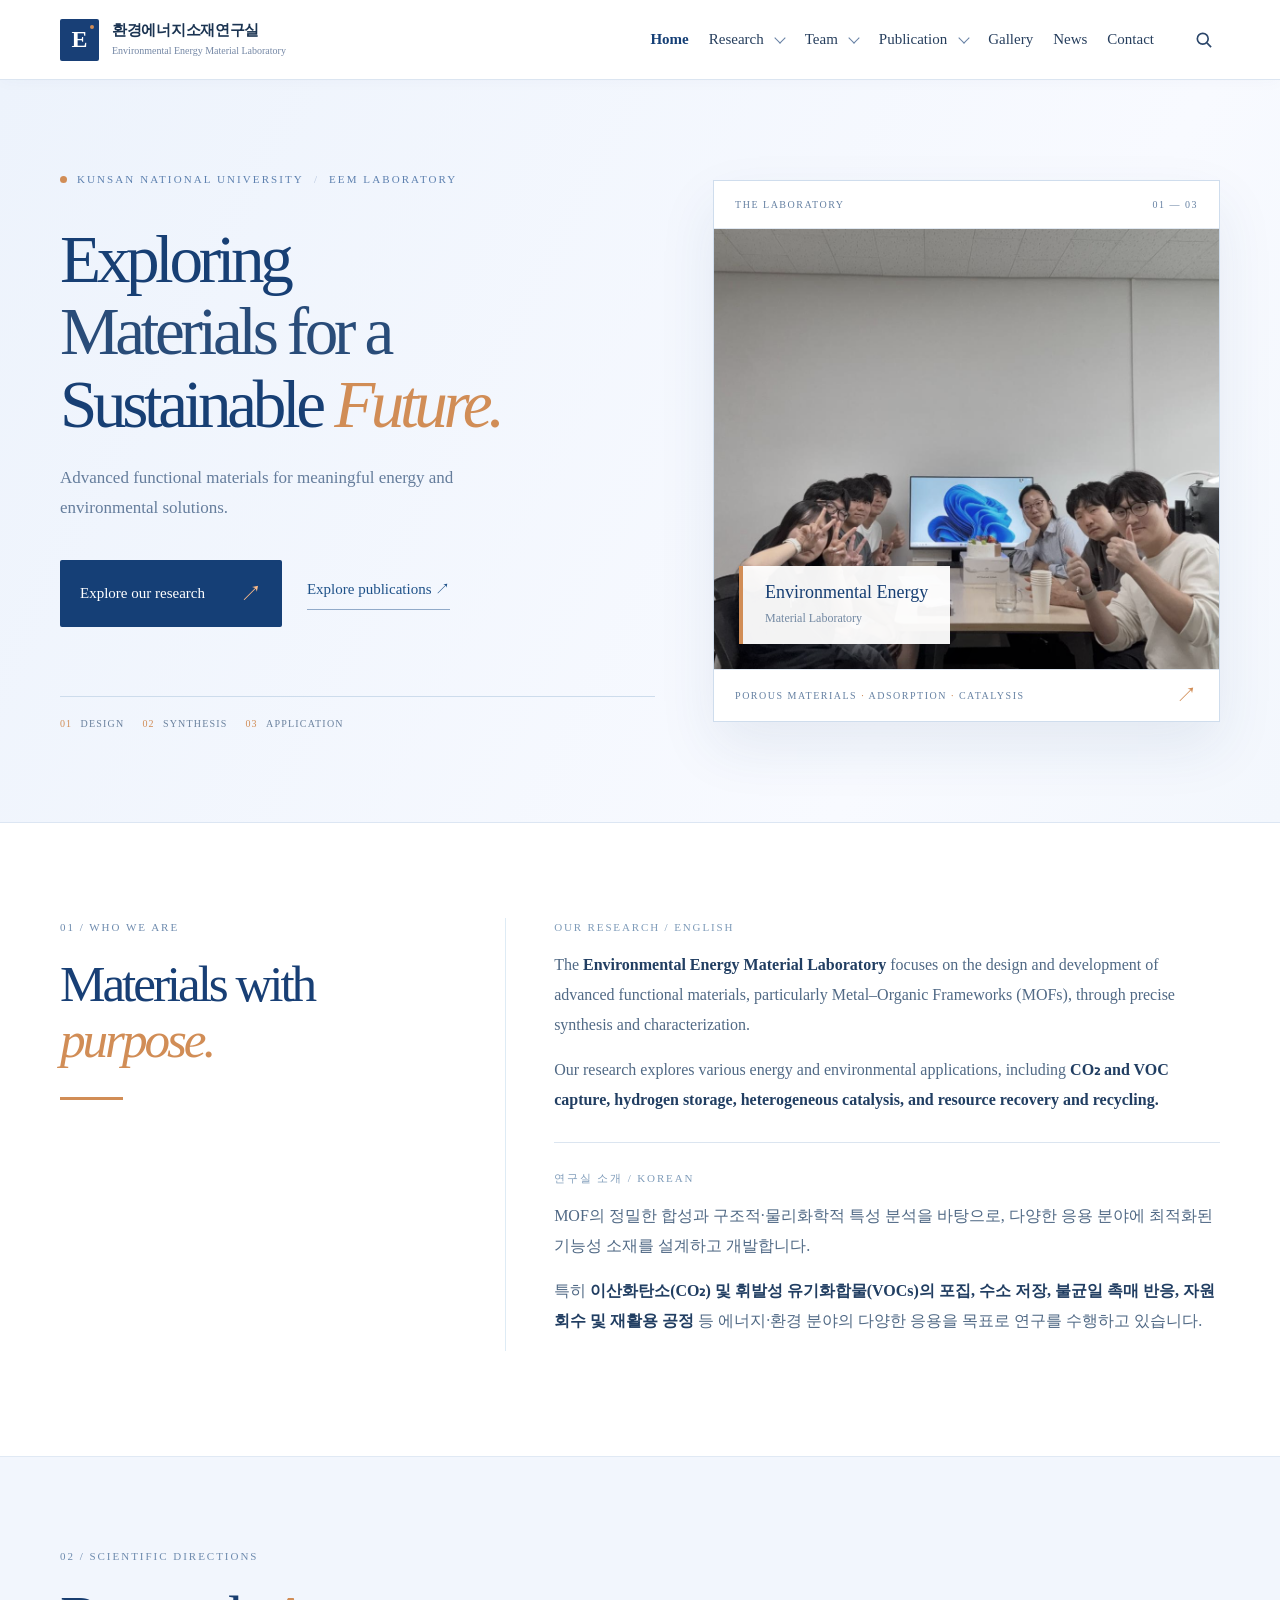
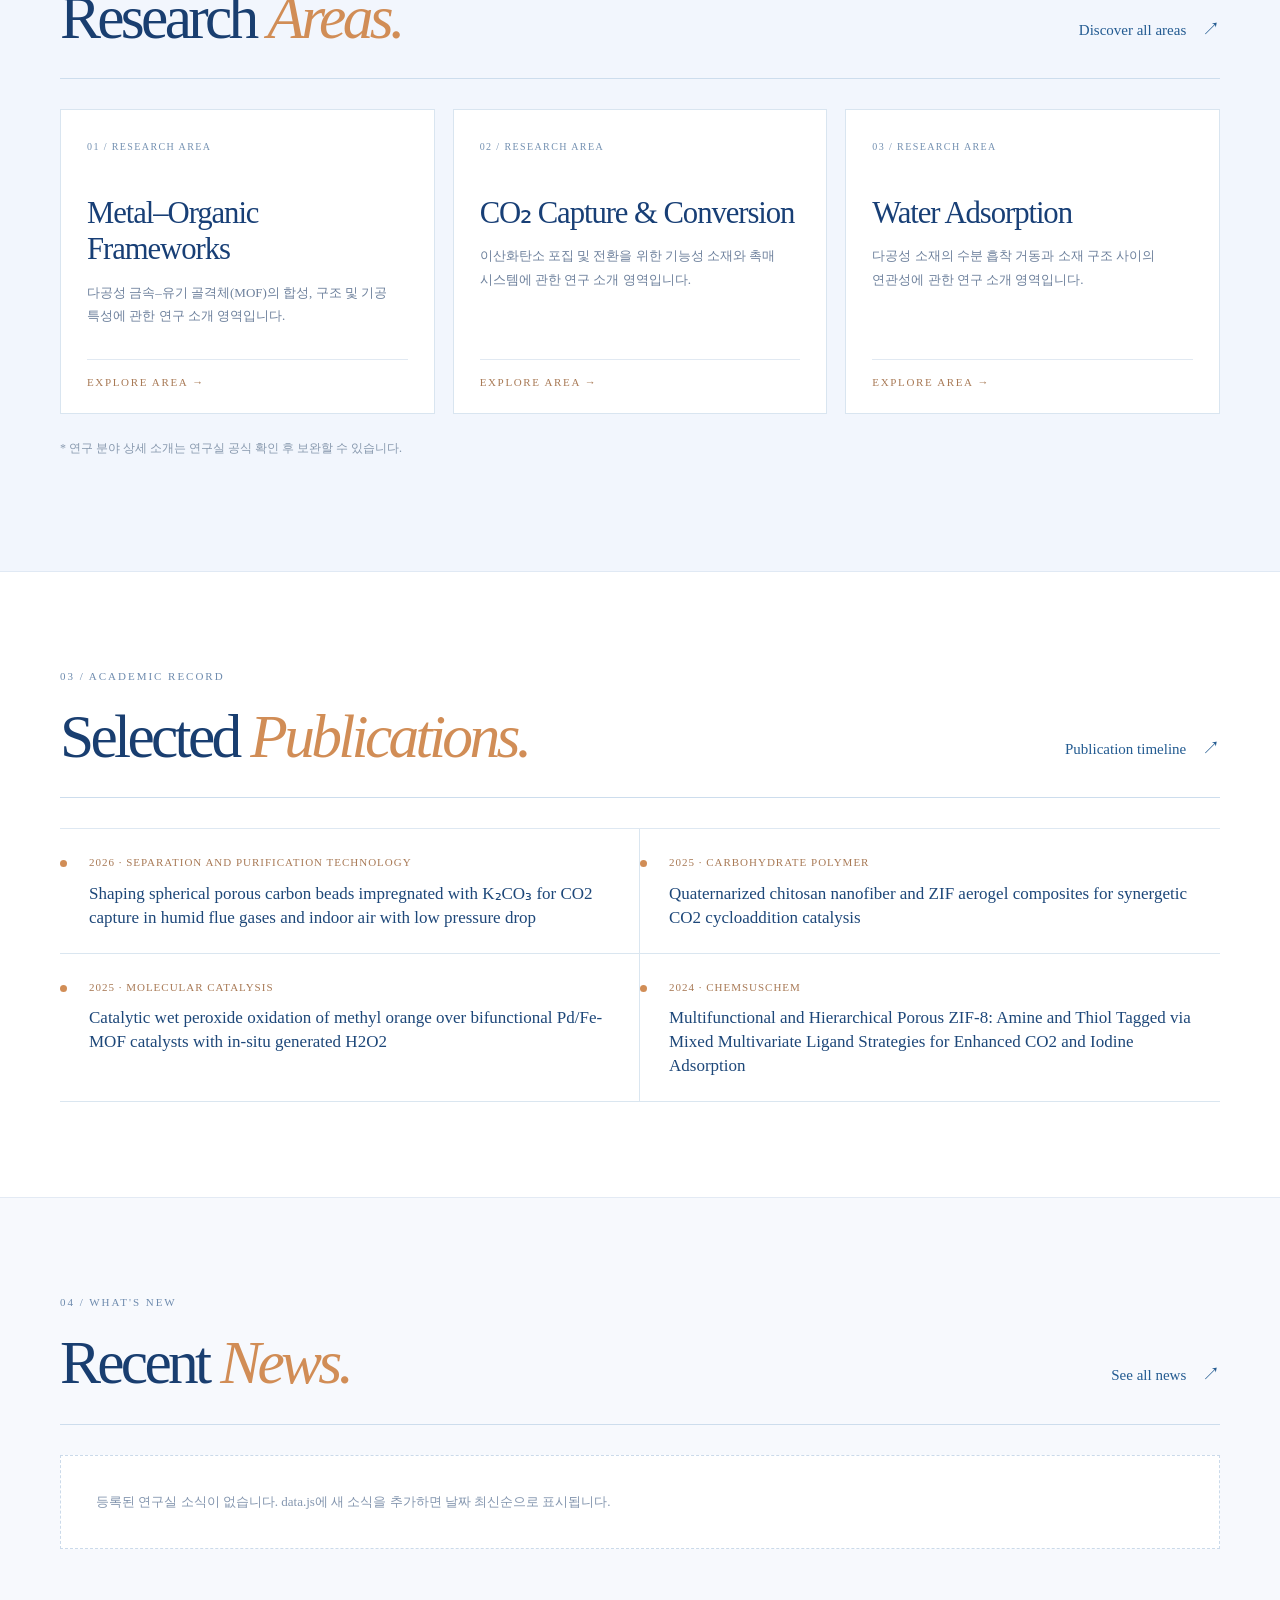
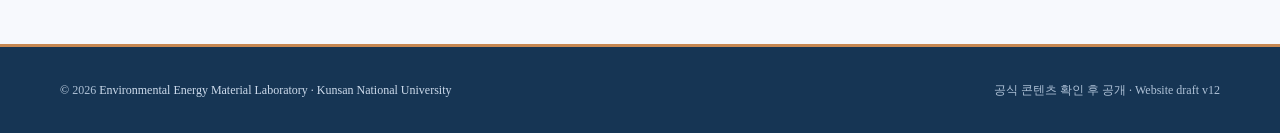
==== index.html @ 3f513331 "Add files via upload" ====
<!DOCTYPE html>

<html lang="ko">
<head>
<meta charset="utf-8"/><meta content="width=device-width, initial-scale=1" name="viewport"/>
<meta content="군산대학교 환경에너지소재연구실 공식 홈페이지 초안" name="description"/><meta content="#f0f5fd" name="theme-color"/>
<title>Home | 환경에너지소재연구실</title>
<link href="style.css" rel="stylesheet"/><script defer="" src="data.js"></script><script defer="" src="preview-data.js"></script><script defer="" src="app.js"></script><script defer="" src="content-render.js"></script>
<link href="v12-theme.css" rel="stylesheet"/></head>
<body data-page="index.html">
<a class="skip" href="#main">본문 바로가기</a>
<header class="site-header"><div class="wrap header-inner">
<a aria-label="환경에너지소재연구실 홈" class="logo" href="index.html"><span class="logo-mark">E</span><span class="logo-text"><strong>환경에너지소재연구실</strong><small>Environmental Energy Material Laboratory</small></span></a>
<nav aria-label="데스크톱 주요 메뉴" class="desktop-nav"><div class="nav-item"><a aria-current="page" class="active" href="index.html">Home</a></div><div class="nav-item has-drop"><a class="" href="research.html">Research</a><button aria-expanded="false" aria-label="Research 하위 메뉴 펼치기" class="drop-toggle" type="button"><span aria-hidden="true" class="chevron"></span></button><div class="dropdown"><a href="research.html">Research Area</a><a href="research-activities.html">Research Activities</a></div></div><div class="nav-item has-drop"><a class="" href="team.html">Team</a><button aria-expanded="false" aria-label="Team 하위 메뉴 펼치기" class="drop-toggle" type="button"><span aria-hidden="true" class="chevron"></span></button><div class="dropdown"><a href="professor.html">Professor</a><a href="members.html">Members</a><a href="alumni.html">Alumni</a></div></div><div class="nav-item has-drop"><a class="" href="publication.html">Publication</a><button aria-expanded="false" aria-label="Publication 하위 메뉴 펼치기" class="drop-toggle" type="button"><span aria-hidden="true" class="chevron"></span></button><div class="dropdown"><a href="journal.html">Journal</a><a href="patent.html">Patent</a></div></div><div class="nav-item"><a class="" href="gallery.html">Gallery</a></div><div class="nav-item"><a class="" href="news.html">News</a></div><div class="nav-item"><a class="" href="contact.html">Contact</a></div></nav>
<button aria-controls="mobileNav" aria-expanded="false" aria-label="모바일 메뉴" class="mobile-button" id="mobileButton" type="button">☰</button>
<button aria-label="사이트 검색" class="search-button" id="searchOpen" type="button"><svg aria-hidden="true" viewbox="0 0 24 24"><circle cx="10.5" cy="10.5" r="6.5"></circle><path d="m15.5 15.5 5 5"></path></svg></button>
</div><nav aria-label="모바일 주요 메뉴" class="mobile-nav" id="mobileNav"><div class="nav-item"><a aria-current="page" class="active" href="index.html">Home</a></div><div class="nav-item has-drop"><a class="" href="research.html">Research</a><button aria-expanded="false" aria-label="Research 하위 메뉴 펼치기" class="drop-toggle" type="button"><span aria-hidden="true" class="chevron"></span></button><div class="dropdown"><a href="research.html">Research Area</a><a href="research-activities.html">Research Activities</a></div></div><div class="nav-item has-drop"><a class="" href="team.html">Team</a><button aria-expanded="false" aria-label="Team 하위 메뉴 펼치기" class="drop-toggle" type="button"><span aria-hidden="true" class="chevron"></span></button><div class="dropdown"><a href="professor.html">Professor</a><a href="members.html">Members</a><a href="alumni.html">Alumni</a></div></div><div class="nav-item has-drop"><a class="" href="publication.html">Publication</a><button aria-expanded="false" aria-label="Publication 하위 메뉴 펼치기" class="drop-toggle" type="button"><span aria-hidden="true" class="chevron"></span></button><div class="dropdown"><a href="journal.html">Journal</a><a href="patent.html">Patent</a></div></div><div class="nav-item"><a class="" href="gallery.html">Gallery</a></div><div class="nav-item"><a class="" href="news.html">News</a></div><div class="nav-item"><a class="" href="contact.html">Contact</a></div></nav></header>
<main id="main">
<section aria-label="환경에너지소재연구실 소개" class="v12-home-hero">
<div class="wrap v12-hero-grid">
<div class="v12-hero-copy">
<span class="v12-overline"><span class="v12-small-dot"></span> KUNSAN NATIONAL UNIVERSITY <span class="v12-slash">/</span> EEM LABORATORY</span>
<h1>Exploring<br/><span class="v12-serif-thin">Materials for a</span><br/>Sustainable <em>Future.</em></h1>
<p class="v12-hero-deck">Advanced functional materials for meaningful energy and environmental solutions.</p>
<div class="v12-hero-actions"><a class="v12-primary-link" href="research.html">Explore our research <span aria-hidden="true">↗</span></a><a class="v12-text-link" href="journal.html">Explore publications <span aria-hidden="true">↗</span></a></div>
<div class="v12-mini-index"><span>01 <b>DESIGN</b></span><span>02 <b>SYNTHESIS</b></span><span>03 <b>APPLICATION</b></span></div>
</div>
<div class="v12-hero-visual">
<div class="v12-photo-head"><span>THE LABORATORY</span><span>01 — 03</span></div>
<div class="v12-hero-art"><img alt="환경에너지소재연구실 대표 사진 자리 — 현재 임시 일러스트" src="assets/lab-placeholder.svg"/><div class="v12-visual-tag"><b>Environmental Energy</b><small>Material Laboratory</small></div></div>
<div class="v12-photo-foot"><span>POROUS MATERIALS <span class="v12-dot-sep">·</span> ADSORPTION <span class="v12-dot-sep">·</span> CATALYSIS</span><span class="v12-amber-arrow">↗</span></div>
</div>
</div>
</section>
<section aria-labelledby="home-about-title" class="v12-home-about"><div class="wrap v12-about-grid"><div class="v12-about-aside"><span class="v12-section-number">01 / WHO WE ARE</span><h2 id="home-about-title">Materials with<br/><em>purpose.</em></h2><div class="v12-short-line"></div></div><div class="v12-about-text"><div class="v12-lang-marker">OUR RESEARCH / ENGLISH</div>
<p lang="en">The <strong>Environmental Energy Material Laboratory</strong> focuses on the design and development of advanced functional materials, particularly Metal–Organic Frameworks (MOFs), through precise synthesis and characterization.</p>
<p lang="en">Our research explores various energy and environmental applications, including <strong>CO₂ and VOC capture, hydrogen storage, heterogeneous catalysis, and resource recovery and recycling.</strong></p>
<div class="v12-language-rule"></div><div class="v12-lang-marker">연구실 소개 / KOREAN</div>
<p lang="ko">MOF의 정밀한 합성과 구조적·물리화학적 특성 분석을 바탕으로, 다양한 응용 분야에 최적화된 기능성 소재를 설계하고 개발합니다.</p>
<p lang="ko">특히 <strong>이산화탄소(CO₂) 및 휘발성 유기화합물(VOCs)의 포집, 수소 저장, 불균일 촉매 반응, 자원 회수 및 재활용 공정</strong> 등 에너지·환경 분야의 다양한 응용을 목표로 연구를 수행하고 있습니다.</p></div></div></section>
<section aria-labelledby="home-research-title" class="v12-home-research"><div class="wrap"><div class="v12-section-header"><div><span class="v12-section-number">02 / SCIENTIFIC DIRECTIONS</span><h2 id="home-research-title">Research <em>Areas.</em></h2></div><a class="v12-all-link" href="research.html">Discover all areas <span aria-hidden="true">↗</span></a></div><div class="v12-research-grid">
<a class="v12-research-tile" href="research.html"><span class="v12-tile-top">01 / STRUCTURE &amp; DESIGN <span aria-hidden="true">↗</span></span><h3>Metal–Organic<br/>Frameworks</h3><p>다공성 금속–유기 골격체의 정밀 합성과 구조·기공 특성 분석</p><span class="v12-tile-bottom">EXPLORE AREA <span aria-hidden="true">→</span></span></a>
<a class="v12-research-tile" href="research.html"><span class="v12-tile-top">02 / CARBON MANAGEMENT <span aria-hidden="true">↗</span></span><h3>CO₂ Capture<br/>&amp; Conversion</h3><p>CO₂ 포집·전환용 기능성 소재 및 촉매 연구</p><span class="v12-tile-bottom">EXPLORE AREA <span aria-hidden="true">→</span></span></a>
<a class="v12-research-tile" href="research.html"><span class="v12-tile-top">03 / ADSORPTION SCIENCE <span aria-hidden="true">↗</span></span><h3>Water<br/>Adsorption</h3><p>수분 흡착 거동과 기공 구조의 상관관계 연구</p><span class="v12-tile-bottom">EXPLORE AREA <span aria-hidden="true">→</span></span></a>
</div><p class="updated-note">* 연구 분야 상세 소개는 연구실 공식 확인 후 보완할 수 있습니다.</p></div></section>
<section aria-labelledby="home-pubs-title" class="v12-home-pubs"><div class="wrap"><div class="v12-section-header"><div><span class="v12-section-number">03 / ACADEMIC RECORD</span><h2 id="home-pubs-title">Selected <em>Publications.</em></h2></div><a class="v12-all-link" href="journal.html">Publication timeline <span aria-hidden="true">↗</span></a></div><div aria-live="polite" class="featured-grid v12-pubs-list" id="featuredPublications"></div></div></section>
<section aria-labelledby="home-news-title" class="v12-home-news"><div class="wrap"><div class="v12-section-header"><div><span class="v12-section-number">04 / WHAT'S NEW</span><h2 id="home-news-title">Recent <em>News.</em></h2></div><a class="v12-all-link" href="news.html">See all news <span aria-hidden="true">↗</span></a></div><div aria-live="polite" class="news-grid v12-news-list" id="homeNews"></div></div></section>
</main>
<footer class="footer"><div class="wrap"><span>© <span id="year"></span> Environmental Energy Material Laboratory · Kunsan National University</span><span>공식 콘텐츠 확인 후 공개 · Website draft v12</span></div></footer>
<dialog aria-label="사이트 검색" class="search-dialog" id="searchDialog"><div class="search-dialog-head"><h2>Search this site</h2><button aria-label="닫기" id="searchClose" type="button">✕</button></div><label for="siteSearch" style="font-size:13px">연구 분야, 논문, 연구실 소식을 검색할 수 있습니다.</label><input id="siteSearch" placeholder="예: MOF, Professor, Journal" type="search"/><div aria-live="polite" class="search-results" id="searchResults"></div></dialog>
</body></html>
---- style.css ----
:root{--blue:#094992;--navy:#092f63;--ink:#172438;--muted:#54677f;--line:#d7e0ec;--pale:#f2f5f9;--mint:#12bba8;--cream:#fff;--max:1200px}
*{box-sizing:border-box}html{scroll-behavior:smooth}body{margin:0;color:var(--ink);background:#fff;font-family:"Times New Roman","Batang","AppleMyungjo","Noto Serif CJK KR",serif;line-height:1.7;word-break:keep-all}a{color:inherit;text-decoration:none}button,input{font:inherit}button{cursor:pointer}:where(a,button,input):focus-visible{outline:3px solid var(--mint);outline-offset:3px}.wrap{width:min(calc(100% - 68px),var(--max));margin-inline:auto}.skip{position:absolute;left:10px;top:-100px;background:var(--blue);color:#fff;padding:10px;z-index:200}.skip:focus{top:10px}
.site-header{height:74px;background:#fff;position:sticky;top:0;z-index:80;border-bottom:3px solid var(--blue);box-shadow:0 2px 15px #13294409}.header-inner{display:flex;height:100%;align-items:center;gap:26px;justify-content:space-between}.logo{display:flex;align-items:center;gap:11px;flex-shrink:0}.logo-mark{width:39px;height:39px;background:var(--blue);color:white;display:grid;place-items:center;font:bold 21px Georgia,serif}.logo-text strong{display:block;font-size:13px;line-height:1.3;letter-spacing:-.02em}.logo-text small{display:block;color:#71829c;letter-spacing:.035em;font-size:9px;line-height:1.5;margin-top:3px}.desktop-nav{display:flex;align-items:stretch;height:100%;gap:7px;margin-left:auto}.nav-item{position:relative;display:flex;align-items:center}.nav-item>a{display:inline-flex;align-items:center;height:100%;padding:0 8px;white-space:nowrap;font-size:15px;color:#233047}.nav-item>a:hover,.nav-item>a.active,.nav-item:focus-within>a{color:var(--blue);font-weight:700}.drop-toggle{border:0;background:transparent;color:#50637e;padding:0;width:25px;height:34px;margin-left:-4px;align-self:center;display:inline-flex;align-items:center;justify-content:center;border-radius:6px;transition:background-color .16s ease,color .16s ease}
.drop-toggle:hover,.drop-toggle:focus-visible{color:var(--blue);background:#f1f5fa}
.drop-toggle .chevron{display:block;width:8px;height:8px;border-right:1.8px solid currentColor;border-bottom:1.8px solid currentColor;transform:translateY(-2px) rotate(45deg);transition:transform .18s ease,color .18s ease}
.nav-item.open>.drop-toggle .chevron,.nav-item.has-drop:hover>.drop-toggle .chevron,.nav-item.has-drop:focus-within>.drop-toggle .chevron{transform:translateY(2px) rotate(225deg)}.dropdown{display:none;position:absolute;left:0;top:calc(100% - 1px);min-width:225px;background:#fff;padding:9px 0;box-shadow:0 12px 30px #1a38521c;border:1px solid #dce5ef;border-radius:7px;z-index:90}.dropdown a{display:block;padding:10px 26px;font-family:Georgia,serif;font-size:17px;white-space:nowrap}.dropdown a:hover,.dropdown a:focus-visible,.dropdown a.active{color:var(--blue);background:#f3f7fc}.nav-item.has-drop:hover>.dropdown,.nav-item.has-drop:focus-within>.dropdown,.nav-item.has-drop.open>.dropdown{display:block}.search-button{border:0;background:none;color:#19283d;width:32px;height:40px;display:grid;place-items:center}.search-button svg{width:20px;height:20px;stroke:currentColor;fill:none;stroke-width:2}.mobile-button{display:none;background:transparent;border:1px solid var(--line);padding:7px 11px;color:var(--blue);font-size:22px;line-height:1}.mobile-nav{display:none}
.hero{display:grid;grid-template-columns:50% 50%;min-height:640px}.hero-left{padding:75px 6vw 85px max(40px,calc((100vw - var(--max))/2));display:flex;flex-direction:column;justify-content:center;align-items:flex-start}.eyebrow{font-size:10px;letter-spacing:.16em;font-weight:750;color:var(--blue);padding:8px 13px;background:#eaf1fa;font-family:monospace}.eyebrow:before{content:'● ';font-size:9px}.hero h1{font-size:clamp(38px,3.8vw,59px);font-weight:500;line-height:1.18;letter-spacing:-.056em;color:#121a27;margin:28px 0}.hero h1 strong{color:var(--blue);font-weight:800}.hero p{max-width:475px;font-size:15px;line-height:1.95;color:#50647e;margin:0}.hero-actions{display:flex;gap:12px;flex-wrap:wrap;margin-top:36px}.btn{display:inline-flex;justify-content:center;align-items:center;border:1px solid #cbd7e5;font-weight:750;font-size:13px;padding:14px 26px;min-width:145px}.btn.primary{background:var(--blue);border-color:var(--blue);color:white}.btn.primary:hover{background:var(--navy)}.btn.secondary{color:var(--blue);background:#fff}.btn.secondary:hover{background:#f5f9ff}.hero-right{display:flex;flex-direction:column;min-width:0}.hero-image{flex:1;min-height:500px;background:#b4cde0;position:relative;overflow:hidden}.hero-image img{width:100%;height:100%;object-fit:cover;position:absolute;inset:0}.photo-caption{position:absolute;bottom:0;left:0;right:0;color:white;background:linear-gradient(transparent,#082f5fb3);font-family:monospace;padding:42px 25px 24px;font-size:10px;letter-spacing:.1em}.featured-grid{display:grid;grid-template-columns:1fr 1fr;background:white}.featured-card{padding:15px 20px;min-height:86px;border-left:2px solid var(--blue);border-bottom:1px solid #d9e3ed}.featured-card small{display:block;font-family:monospace;color:#bd8a43;font-size:10px;letter-spacing:.13em}.featured-card strong{display:block;font-size:12px;line-height:1.5;margin-top:5px}.featured-empty{grid-column:1/-1;padding:16px 20px;background:#f6f8fb;color:#65758c;font-size:12px}.info-strip{background:var(--blue);color:white}.info-strip .wrap{display:grid;grid-template-columns:repeat(3,1fr);gap:15px;padding:18px 0}.info-strip small{display:block;font:10px monospace;letter-spacing:.1em;color:#c5d7ed}.info-strip strong{font-size:12px}.home-section{padding:80px 0}.tint{background:var(--pale)}.section-head{display:flex;align-items:center;justify-content:space-between;border-bottom:2px solid var(--blue);padding-bottom:18px;margin-bottom:30px;gap:25px}.section-head h2{font-size:27px;font-weight:500;letter-spacing:-.04em;margin:0}.section-head a{font-size:13px;color:var(--blue);font-weight:700}.card-grid{display:grid;grid-template-columns:repeat(3,1fr);gap:16px}.research-card{padding:27px;background:#fff;border:1px solid var(--line);min-height:208px;display:flex;flex-direction:column}.research-card small{font:11px monospace;color:#9eacbf;letter-spacing:.1em}.research-card h3{font-size:16px;margin:28px 0 10px}.research-card p{font-size:13px;color:var(--muted);line-height:1.9;margin:0}.research-card .more{display:inline-block;font-size:12px;color:var(--blue);font-weight:700;margin-top:auto;padding-top:16px}.news-grid{display:grid;grid-template-columns:repeat(4,1fr);gap:16px}.news-card{background:#f1f4f8;border-left:3px solid var(--mint);padding:20px;min-height:170px}.news-card time{display:block;color:#149f8f;font:11px monospace;letter-spacing:.08em;margin-bottom:9px}.news-card strong{display:block;font-size:14px;line-height:1.45}.news-card p{font-size:12px;color:#546780;margin:8px 0;line-height:1.75}.news-card a{font-size:12px;color:var(--blue);font-weight:750}.empty{background:white;border:1px dashed #b6c7dd;padding:27px;font-size:13px;color:#6b7b8d;grid-column:1/-1}
.page-banner{background:var(--blue);color:white;padding:76px 0 70px}.page-banner small{color:#c3d8f0;font:11px monospace;letter-spacing:.18em}.page-banner h1{font-size:clamp(36px,3.5vw,52px);letter-spacing:-.05em;font-weight:400;margin:10px 0 3px}.page-banner h1 strong{font-weight:800}.page-banner p{margin:12px 0 0;color:#d6e2f3;font-size:13px}.page-layout{padding:65px 0 95px}.research-detail{padding:58px 0;border-bottom:1px solid #d2deeb}.research-detail:nth-child(odd){background:var(--pale)}.detail-grid{display:grid;grid-template-columns:35% 65%;gap:35px}.detail-num{font:40px monospace;color:#c7d2e1;font-weight:800;line-height:1.3}.detail-title{font-size:20px;font-weight:800;color:var(--blue);margin:5px 0}.detail-content{font-size:15px;color:#495f79;line-height:2;max-width:780px}.detail-content p{margin:0 0 18px}.detail-note{margin-top:23px;color:#79879a;font-size:12px;border-top:1px solid #d8e1ec;padding-top:12px}.two-grid{display:grid;grid-template-columns:repeat(2,1fr);gap:20px}.content-card{border:1px solid var(--line);background:white;padding:30px}.content-card h2,.content-card h3{font-size:18px;color:var(--navy);margin:6px 0 12px}.content-card p{color:#526782;font-size:14px;margin:0;line-height:1.9}.content-card small{font:11px monospace;color:var(--blue);letter-spacing:.12em}.pro-card{border:1px solid var(--line);background:white;padding:34px;display:grid;grid-template-columns:130px 1fr;gap:25px}.avatar-placeholder{height:145px;background:#e7edf5;color:#8ba3ba;display:grid;place-items:center;font:13px monospace;text-align:center}.pro-card h2{margin:0 0 12px;font-size:22px;color:var(--blue)}.pro-card p{margin:0;color:#526782;font-size:14px}.data-list{border-top:1px solid var(--line)}.data-row{display:grid;grid-template-columns:90px 1fr auto;align-items:start;gap:25px;padding:22px 5px;border-bottom:1px solid var(--line)}.data-row .year{font-size:12px;color:var(--blue);font-weight:800}.data-row strong{font-size:15px}.data-row p{font-size:12px;color:var(--muted);margin:7px 0 0}.data-row a{color:var(--blue);font-size:12px;font-weight:800}.gallery-grid{display:grid;grid-template-columns:repeat(3,1fr);gap:17px}.gallery-placeholder{min-height:215px;display:grid;place-items:center;text-align:center;background:#e8eef6;color:#6c829b;border:1px dashed #b4c6da;padding:20px}.contact-grid{display:grid;grid-template-columns:1fr 1fr;gap:35px}.contact-grid h2{font-size:23px;color:var(--blue)}.contact-grid dt{font-size:11px;color:var(--blue);letter-spacing:.1em;font-family:monospace}.contact-grid dd{margin:4px 0 25px;font-size:15px}.contact-grid p{color:#566a83;font-size:14px}.breadcrumbs{font-size:12px;color:#77879a;margin:0 0 24px}.breadcrumbs a{color:var(--blue)}.updated-note{font-size:12px;color:#7a899c;margin-top:25px}.footer{padding:26px 0;background:#082f65;color:#c2d6ec;font-size:11px}.footer .wrap{display:flex;align-items:center;justify-content:space-between;gap:10px;flex-wrap:wrap}
dialog.search-dialog{width:min(560px,calc(100vw - 30px));border:1px solid var(--line);box-shadow:0 25px 75px #0c234465;padding:25px;max-height:85vh}dialog::backdrop{background:#09233e9e}.search-dialog-head{display:flex;align-items:center;justify-content:space-between;gap:12px}.search-dialog-head h2{font-size:21px;margin:0}.search-dialog-head button{border:1px solid var(--line);background:white;padding:3px 10px}.search-dialog input{margin-top:17px;border:1px solid #b4c5d8;padding:13px;width:100%;font-size:16px}.search-results{margin-top:15px;overflow:auto;max-height:50vh}.search-results a{display:block;padding:12px;border-bottom:1px solid var(--line)}.search-results a:hover{background:#f1f5fa}.search-results strong{display:block;color:var(--blue);font-size:14px}.search-results small{font-size:12px;color:var(--muted)}
@media(max-width:1170px){.wrap{width:min(calc(100% - 40px),var(--max))}.header-inner{gap:10px}.desktop-nav{gap:0}.nav-item>a{font-size:13px;padding:0 5px}.drop-toggle{padding-right:5px}.logo-text small{font-size:8px}.logo-text strong{font-size:12px}.hero-left{padding-left:36px}}
@media(max-width:920px){.site-header{height:69px}.desktop-nav{display:none}.mobile-button{display:block;margin-left:auto}.mobile-nav{display:none;position:absolute;top:69px;left:0;right:0;background:#fff;box-shadow:0 15px 27px #17314c2a;padding:15px 25px 25px;max-height:calc(100vh - 69px);overflow:auto}.mobile-nav.open{display:block}.mobile-nav .nav-item{display:flex;justify-content:space-between;align-items:center;flex-wrap:wrap;border-bottom:1px solid #e4eaf0}.mobile-nav .nav-item>a{padding:12px 8px;font-size:17px;flex:1}.mobile-nav .drop-toggle{padding:0;width:38px;height:38px;margin-left:0;flex:0 0 38px}.mobile-nav .dropdown{position:static;width:100%;box-shadow:none;border:0;border-top:1px solid #ecf0f5;border-radius:0;background:#fff;display:none;padding:5px 0 10px 12px}.mobile-nav .nav-item.open>.dropdown{display:block}.mobile-nav .nav-item:hover>.dropdown,.mobile-nav .nav-item:focus-within>.dropdown{display:none}.mobile-nav .nav-item.open:hover>.dropdown,.mobile-nav .nav-item.open:focus-within>.dropdown{display:block}.hero{grid-template-columns:1fr}.hero-left{min-height:480px;padding:70px max(30px,5vw)}.hero-right .hero-image{min-height:420px}.card-grid{grid-template-columns:repeat(2,1fr)}.news-grid{grid-template-columns:repeat(2,1fr)}}
@media(max-width:600px){.wrap{width:min(calc(100% - 34px),var(--max))}.logo-mark{width:35px;height:35px}.logo-text strong{font-size:11px}.logo-text small{font-size:7px}.hero-left{min-height:410px;padding:52px 23px}.hero h1{font-size:36px}.hero-right .hero-image{min-height:290px}.featured-grid,.card-grid,.news-grid,.two-grid,.gallery-grid,.contact-grid,.detail-grid{grid-template-columns:1fr}.featured-grid{grid-template-columns:1fr 1fr}.featured-card{padding:12px}.featured-card strong{font-size:11px}.info-strip .wrap{grid-template-columns:1fr;gap:10px}.home-section{padding:56px 0}.section-head h2{font-size:24px}.page-banner{padding:60px 0}.page-layout{padding:45px 0 65px}.research-detail{padding:39px 0}.detail-grid{gap:5px}.detail-num{font-size:29px}.pro-card{grid-template-columns:1fr}.avatar-placeholder{height:140px}.data-row{grid-template-columns:1fr;gap:6px}.data-row a{justify-self:start}}
@media(prefers-reduced-motion:reduce){html{scroll-behavior:auto}}


/* Home 소개글: 영문/국문 단락을 구분하고 긴 글에서도 읽기 쉽게 조정 */
.hero-intro{width:100%;max-width:510px;display:flex;flex-direction:column;gap:11px}
.hero-intro p{max-width:none;font-size:14px;line-height:1.78;color:#50647e;margin:0;overflow-wrap:break-word}
.hero-intro strong{font-weight:750;color:#173c65}
.hero-intro p[lang="ko"]:nth-child(3){margin-top:6px}
@media(max-width:600px){.hero-intro p{font-size:13px;line-height:1.8}.hero-intro{gap:10px}}

/* v7 Research Areas: research number + heading on one line; photo directly underneath. */
.research-detail .detail-grid{grid-template-columns:minmax(0, 39fr) minmax(0, 61fr);gap:clamp(30px,5.5vw,88px);align-items:start}
.research-detail .detail-lead{min-width:0}
.research-detail .detail-heading{display:flex;align-items:baseline;gap:19px;margin:0 0 25px}
.research-detail .detail-num{flex:0 0 auto;font-size:36px;line-height:1.25;letter-spacing:-.045em;font-weight:500}
.research-detail .detail-title{font-size:20px;line-height:1.45;margin:0;min-width:0;overflow-wrap:break-word}
.research-photo-frame{margin:0;max-width:100%;background:#f2f5fa;border:1px solid #d9e2ef;border-radius:6px;overflow:hidden}
.research-photo-frame img{display:block;width:100%;aspect-ratio:16 / 10;object-fit:cover}
.research-photo-frame figcaption{background:#fff;color:#7688a1;text-align:center;font-size:11px;padding:10px 12px;border-top:1px solid #e2e8f0}
@media(max-width:760px){
 .research-detail .detail-grid{grid-template-columns:1fr;gap:23px}
 .research-detail .detail-heading{gap:15px;margin-bottom:18px}
 .research-detail .detail-num{font-size:31px}
 .research-detail .detail-title{font-size:19px}
 .research-photo-frame{max-width:580px}
}


/* Professor profile v8: full-height portrait at left, structured bio at right. */

.professor-page{background:#f2f5f9}
.professor-profile-card{display:grid;grid-template-columns:minmax(215px,25%) minmax(0,1fr);background:#fff;border:1px solid #d7e0ec;min-height:460px;overflow:hidden}
.professor-portrait-wrap{background:#e8eef5;min-height:460px;display:flex}
.professor-portrait-placeholder{width:100%;min-height:100%;padding:26px 16px;display:flex;flex-direction:column;align-items:center;justify-content:center;gap:13px;color:#90a3b7;background:linear-gradient(135deg,#eef3f8,#dce6f0);text-align:center}
.professor-portrait-placeholder svg{opacity:.63}
.professor-portrait-placeholder span{font-size:11px;letter-spacing:.16em;font-family:monospace;color:#6e829a;font-weight:700}
.professor-portrait-placeholder small{font-size:12px;color:#8496a8}
.professor-portrait{width:100%;height:100%;min-height:460px;object-fit:cover;object-position:center top;display:block}
.professor-profile-details{padding:35px clamp(28px,4.2vw,64px) 35px;display:flex;flex-direction:column;align-items:flex-start}
.professor-profile-label{margin:0 0 12px;font-size:11px;font-family:monospace;letter-spacing:.16em;font-weight:700;color:#0c9f98}
.professor-profile-name{margin:0;font-size:clamp(24px,2.2vw,32px);line-height:1.28;font-weight:800;letter-spacing:-.025em;color:#143e79}
.professor-profile-name span{display:inline-block;font-size:.72em;font-weight:550;color:#26394f;margin-left:9px;letter-spacing:-.015em}
.professor-profile-affiliation{margin:15px 0 22px;color:#3b516c;font-size:14px;line-height:1.75}
.professor-profile-group{width:100%;margin:0 0 20px}
.professor-profile-group h3{font-size:12px;text-transform:uppercase;letter-spacing:.11em;font-weight:800;color:#1f4f87;margin:0 0 5px}
.professor-profile-group p{font-size:14px;color:#40566f;margin:0;line-height:1.7}
.professor-profile-empty{color:#8b9aad!important;font-size:13px!important}
.professor-profile-contact{width:100%;border-top:1px solid #e2e8f1;padding-top:13px;display:flex;gap:18px;align-items:baseline;font-size:14px;color:#334c69}
.professor-profile-contact>span:first-child{font-weight:750;color:#1f4f87;font-size:12px;letter-spacing:.04em}
.professor-profile-contact a{color:#0b689a;text-decoration:underline;text-underline-offset:2px;overflow-wrap:anywhere}
.professor-profile-note{font-size:12px;color:#73849a;margin:15px 0 0}
@media(max-width:760px){.professor-profile-card{grid-template-columns:1fr}.professor-portrait-wrap{min-height:0;max-height:370px}.professor-portrait-placeholder{min-height:270px}.professor-portrait{height:370px;min-height:0;object-fit:contain;background:#e8eef5}.professor-profile-details{padding:27px 24px 30px}.professor-profile-name span{margin:8px 0 0;display:block}.professor-profile-affiliation{margin-bottom:20px}}


/* v9 People: tidy portrait-left biography-right row cards, separate group headings. */
.people-page { background:#f2f5f9; }
.people-editor-note { background:#edf4fc;border-left:3px solid var(--blue);color:#56708b;font-size:12px;padding:12px 17px;margin:0 0 42px; }
.people-section { margin:0 0 56px; }
.people-section:last-child{margin-bottom:0}
.people-section-heading { display:flex;align-items:baseline;justify-content:space-between;gap:12px;border-bottom:2px solid var(--blue);padding:0 0 17px;margin:0 0 26px; }
.people-section-heading h2 { font-size:clamp(24px,2.4vw,30px);font-weight:500;letter-spacing:-.035em;line-height:1.25;margin:0;color:#12263e; }
.people-count {font:10px/1.6 monospace;letter-spacing:.10em;color:#7287a3;white-space:nowrap}
.people-cards{display:flex;flex-direction:column;gap:16px;align-items:flex-start}
.person-card{width:min(860px,100%);display:grid;grid-template-columns:165px minmax(0,1fr);background:#fff;border:1px solid #d5dfed;min-height:208px;overflow:hidden}
.person-image-area{width:100%;background:#e8edf4;min-height:208px;position:relative}
.person-portrait{display:block;width:100%;height:100%;min-height:208px;position:absolute;inset:0;object-fit:cover;object-position:center 22%}
.person-image-placeholder{position:absolute;inset:0;display:flex;flex-direction:column;justify-content:center;align-items:center;gap:8px;background:linear-gradient(140deg,#ecf1f7 0%,#dfe8f2 100%);color:#7c91a7}
.person-placeholder-symbol{font-size:57px;line-height:1;font-family:Arial,sans-serif;color:#a9bacd}
.person-image-placeholder span{font:10px/1.5 monospace;letter-spacing:.13em}
.person-image-placeholder small{font-size:11px}
.person-information{padding:24px 29px 22px;display:flex;flex-direction:column;align-items:flex-start;min-width:0}
.person-eyebrow{font:11px/1.5 monospace;letter-spacing:.13em;color:#069e95;margin:0 0 9px}
.person-name{font-size:18px;line-height:1.4;font-weight:750;color:#14375e;margin:0 0 13px}
.person-details{margin:0 0 10px;font-size:13px;color:#4e6280;line-height:1.7}
.person-details p{margin:0 0 2px;overflow-wrap:anywhere}
.person-email{color:#0b4e95;font:12px/1.7 monospace;overflow-wrap:anywhere;margin-top:auto;padding-top:7px}
.person-email:not(.person-email--empty):hover{text-decoration:underline}
.person-email--empty{color:#8b99ab}
.person-card--template .person-name{color:#627995}
.person-example-tag{font:10px monospace;background:#f0f4fa;color:#7388a2;padding:3px 8px;margin:-2px 0 13px}
@media(max-width:600px){
 .people-editor-note{margin-bottom:31px}
 .people-section{margin-bottom:42px}
 .people-section-heading{padding-bottom:12px;margin-bottom:19px;align-items:flex-end}
 .people-section-heading h2{font-size:23px}
 .person-card{grid-template-columns:116px minmax(0,1fr);min-height:178px}
 .person-image-area{min-height:178px}
 .person-portrait{min-height:178px}
 .person-information{padding:17px 15px 18px}
 .person-eyebrow{font-size:9px;letter-spacing:.08em;margin-bottom:7px}
 .person-name{font-size:15px;margin-bottom:8px}
 .person-details{font-size:11px;line-height:1.55}
 .person-example-tag{font-size:9px;margin-bottom:8px}
 .person-email{font-size:10px}
 .person-placeholder-symbol{font-size:42px}
 .person-image-placeholder span{font-size:8px}
 .person-image-placeholder small{font-size:9px}
}
@media(max-width:360px){.person-card{grid-template-columns:100px minmax(0,1fr)}.person-information{padding:12px 10px}}


/* v10: Journal publications in year sections, preserving numbering from original list. */
.journal-page{background:#f5f7fa;padding-block:68px 88px}
.journal-intro{display:flex;justify-content:space-between;align-items:flex-end;gap:22px;margin:0 0 28px}
.journal-eyebrow{font:11px/1.5 monospace;letter-spacing:.18em;color:#188e9a;font-weight:800}
.journal-intro h2{font-size:clamp(26px,3vw,35px);letter-spacing:-.035em;margin:7px 0 7px;color:#122c51}
.journal-intro p{font-size:14px;color:#66778b;margin:0}
.journal-total{flex-shrink:0;color:var(--blue);font-weight:750;font-size:13px;border-bottom:2px solid var(--blue);padding-bottom:7px}
.journal-tools{background:#fff;border:1px solid #dce5ef;padding:22px 24px;margin-bottom:22px;display:grid;grid-template-columns:1fr;gap:10px}
.journal-tools label{font-size:12px;font-weight:750;color:#284566}
.journal-tools input{font-size:15px;width:100%;background:#fbfdff;border:1px solid #d9e2ec;border-radius:4px;padding:12px 14px;color:#163255}
.journal-tools input:focus{outline:2px solid #79aecf;outline-offset:1px}
.journal-year-nav{display:flex;flex-wrap:wrap;gap:8px;margin-top:8px}
.journal-year-link{display:inline-flex;padding:4px 9px;border:1px solid #e0e7ef;background:#f7f9fb;font-size:12px;font-weight:700;color:#527395;border-radius:3px}
.journal-year-link:hover{background:#e6f0fb;color:var(--blue)}
.journal-year-group{margin:0 0 22px;background:#fff;border:1px solid #dce5ef;scroll-margin-top:100px}
.journal-year-head{display:flex;justify-content:space-between;align-items:center;gap:16px;padding:18px 29px;background:#e9f1fa;border-left:4px solid var(--blue);border-bottom:1px solid #d5e1ef}
.journal-year-title{color:#104d91;font-size:27px;line-height:1.3;font-weight:800;margin:0;letter-spacing:-.025em}
.journal-year-count{font:11px/1.4 monospace;letter-spacing:.1em;color:#657d99;white-space:nowrap}
.journal-entry{display:grid;grid-template-columns:72px minmax(0,1fr);gap:16px;padding:24px 29px;border-bottom:1px solid #e5ecf4}
.journal-entry:last-child{border-bottom:none}
.journal-number{font:800 20px/1.35 Arial,sans-serif;color:#b4c5d7;font-variant-numeric:tabular-nums;padding-top:2px}
.journal-entry-body{min-width:0}
.journal-paper-title{font-size:16px;line-height:1.5;font-weight:800;color:#173f72;margin:0 0 9px;overflow-wrap:anywhere}
.journal-paper-title a:hover{color:#02798e;text-decoration:underline}
.journal-authors{font-size:13px;line-height:1.7;color:#4b5d73;margin:0 0 5px;overflow-wrap:anywhere}
.journal-source{font-size:13px;line-height:1.65;color:#168693;font-weight:700;margin:0;overflow-wrap:anywhere}
.journal-update-note{margin-top:22px;color:#748498;font-size:12px}
@media(max-width:650px){
 .journal-page{padding-block:42px 65px}
 .journal-intro{display:block}
 .journal-total{display:inline-block;margin-top:14px}
 .journal-tools{padding:17px}
 .journal-year-head{padding:15px 18px}
 .journal-year-title{font-size:23px}
 .journal-entry{grid-template-columns:42px minmax(0,1fr);gap:9px;padding:20px 16px}
 .journal-number{font-size:17px}
 .journal-paper-title{font-size:15px}
 .journal-authors,.journal-source{font-size:12px}
}


/* v11 - All visible website text uses Times New Roman where the glyph exists.
   Times New Roman does not contain Korean Hangul glyphs. Use Batang/AppleMyungjo/
   Noto Serif CJK KR as Korean serif fallbacks for consistent typography.
   The important declaration overrides earlier Georgia/Arial/monospace declarations
   (including font shorthands) without changing their sizes and spacing. */
html,
body,
body *,
body *::before,
body *::after,
input::placeholder,
textarea::placeholder {
  font-family: "Times New Roman", "Batang", "AppleMyungjo", "Noto Serif CJK KR", serif !important;
}
---- v12-theme.css ----
/* EEM Lab v12 — Research Timeline inspired, original full-site visual system.
   Edit palette here to change all 13 pages in one place. */
:root {
  --blue:#153f76; --navy:#152f54; --ink:#1b3658; --muted:#657b99;
  --line:#d7e3f0; --pale:#f3f7fd; --mint:#ce8a56; --cream:#fff;
  --amber:#d18d56; --ice:#edf3fd; --paper:#fcfdff; --max:1160px;
}
html { scroll-padding-top:90px; }
body {background:var(--paper);color:var(--ink);font-size:16px;}
.wrap{width:min(calc(100% - 72px),var(--max))}
:where(a,button,input):focus-visible{outline:2px solid var(--amber);outline-offset:4px}
/* Global header: quiet editorial, not a bold blue bar */
.site-header{height:80px;border-bottom:1px solid #dbe5f1;box-shadow:0 2px 15px #153e6907;background:rgba(255,255,255,.98)}
.logo{gap:13px}.logo-mark{width:39px;height:42px;background:#183f76;color:#fff;border-radius:2px;position:relative;font-size:24px}
.logo-mark:after{position:absolute;content:'';width:4px;height:4px;background:var(--amber);right:5px;top:6px;border-radius:50%}
.logo-text strong{font-size:15px;font-weight:700;color:#1b3452}.logo-text small{color:#7487a5;font-size:10px;letter-spacing:0}
.desktop-nav{gap:4px}.nav-item>a{font-size:15px;padding:0 8px;color:#263e5d;transition:color .2s}
.nav-item>a.active{color:#153f76;font-weight:700}.drop-toggle{color:#6681a4}
.dropdown{min-width:220px;border:1px solid #d8e5f0;border-radius:2px;box-shadow:0 22px 42px #153e6821;padding:8px 0;background:#fff}
.dropdown a{font-size:16px;padding:11px 24px}.dropdown a:hover,.dropdown a.active{background:#eff5fc;color:#153e76}
.search-button{color:#2b466a}.search-button:hover{color:var(--amber)}
/* All inner pages share this very light editorial cover */
.page-banner{background:linear-gradient(112deg,#edf3fd 0%,#f8faff 73%,#fff 100%);color:var(--navy);border-bottom:1px solid #dce6f2;padding:72px 0 69px;position:relative;overflow:hidden}
.page-banner:before{content:'';position:absolute;width:440px;height:440px;border:1px solid rgba(144,172,207,.18);border-radius:50%;right:-150px;top:-290px;pointer-events:none}
.page-banner .wrap{position:relative}
.page-banner small{font-size:11px;color:#6984ac;letter-spacing:.2em}
.page-banner h1{font-size:clamp(53px,6.8vw,92px);font-weight:400;letter-spacing:-.061em;line-height:1.05;margin:20px 0 17px;color:#183f75}
.page-banner h1 em{color:var(--amber);font-style:italic;font-weight:400}
.page-banner p{font-size:16px;color:#6b7d97;margin:0;max-width:780px}
.banner-ornament{position:absolute;right:0;bottom:2px;min-width:225px;text-align:right;padding:16px 0 0;border-top:3px solid var(--amber);font-size:10px;letter-spacing:.13em;color:#6682a5}
.page-layout{padding:67px 0 100px;background:#fcfdff}
.tint,.people-page{background:#f6f9fe}
.updated-note{font-size:12px;color:#8798ad;margin-top:24px}
/* Home: art-directed, wide split hero with editorial serif display */
.v12-home-hero{background:linear-gradient(117deg,#edf3fc 0%,#f8faff 73%,#f3f7fd 100%);border-bottom:1px solid #dce6f3;overflow:hidden}
.v12-hero-grid{display:grid;grid-template-columns:minmax(0,1.08fr) minmax(0,.92fr);gap:58px;align-items:center;padding-block:90px 90px;min-height:670px}
.v12-hero-copy{min-width:0}.v12-overline{font-size:11px;letter-spacing:.19em;color:#5d80af;display:flex;align-items:center;gap:10px;flex-wrap:wrap}
.v12-small-dot{background:var(--amber);width:7px;height:7px;border-radius:50%;display:inline-block}.v12-slash{color:#b6c7dd}
.v12-hero-copy h1{font-size:clamp(48px,5.25vw,79px);line-height:1.08;font-weight:400;letter-spacing:-.065em;margin:35px 0 22px;color:#173f74}
.v12-serif-thin{font-weight:400;color:#294c79}.v12-hero-copy h1 em{color:var(--amber);font-style:italic;font-weight:400}
.v12-hero-deck{font-size:17px;color:#657d9c;max-width:490px;line-height:1.75;margin:0}
.v12-hero-actions{display:flex;gap:25px;align-items:center;flex-wrap:wrap;margin-top:37px}
.v12-primary-link{background:#153f76;color:white;display:inline-flex;align-items:center;gap:35px;justify-content:space-between;padding:15px 20px;font-size:15px;min-width:217px;border-radius:2px;transition:background .2s,transform .2s}
.v12-primary-link:hover{background:#254f86;transform:translateY(-2px)}.v12-primary-link span{font-size:22px;color:#ffbc88}
.v12-text-link{font-size:15px;color:#1f5289;border-bottom:1px solid #91aac9;padding-bottom:6px;transition:color .2s}.v12-text-link:hover{color:var(--amber)}
.v12-mini-index{display:flex;align-items:center;flex-wrap:wrap;gap:18px;margin-top:69px;border-top:1px solid #cddcec;padding-top:18px;color:var(--amber);font-size:10px;letter-spacing:.1em}
.v12-mini-index b{font-size:10px;color:#69809d;letter-spacing:.12em;margin-left:5px;font-weight:400}
.v12-hero-visual{border:1px solid #cfdded;background:#fff;box-shadow:0 25px 55px rgba(29,71,120,.085);align-self:center;min-width:0}
.v12-photo-head,.v12-photo-foot{display:flex;justify-content:space-between;gap:15px;align-items:center;color:#6580a2;letter-spacing:.15em;font-size:10px;padding:15px 21px}
.v12-photo-head{border-bottom:1px solid #e0e8f1}.v12-photo-foot{border-top:1px solid #e0e8f1}.v12-dot-sep{color:var(--amber)}
.v12-amber-arrow{font-size:21px;color:var(--amber);line-height:1}
.v12-hero-art{height:440px;position:relative;background:#d8e8f6;overflow:hidden}
.v12-hero-art>img{width:100%;height:100%;object-fit:cover;display:block;filter:saturate(.72)}
.v12-visual-tag{background:rgba(255,255,255,.95);position:absolute;bottom:25px;left:25px;padding:16px 22px;box-shadow:0 8px 28px #082b4d1f;border-left:4px solid var(--amber)}
.v12-visual-tag b{display:block;font-size:18px;color:#163e73;font-weight:400;line-height:1.2}.v12-visual-tag small{display:block;font-size:12px;color:#7389a3;margin-top:4px}
/* Home About bilingual text */
.v12-home-about{background:#fff;padding:95px 0 105px}.v12-about-grid{display:grid;grid-template-columns:minmax(230px,.67fr) minmax(0,1.33fr);gap:85px}
.v12-section-number{font-size:11px;letter-spacing:.18em;color:#6e8bae;display:block;margin-bottom:19px}
.v12-about-aside h2{font-size:clamp(43px,4vw,66px);line-height:1.09;font-weight:400;letter-spacing:-.06em;color:#183f75;margin:0}.v12-about-aside h2 em{color:var(--amber);font-weight:400}
.v12-short-line{width:63px;height:3px;background:var(--amber);margin-top:29px}
.v12-about-text{border-left:1px solid #deebf5;padding-left:48px}.v12-lang-marker{font-size:11px;letter-spacing:.17em;color:#7e9bb9;margin-bottom:13px}
.v12-about-text p{font-size:16px;line-height:1.88;color:#506985;margin:0 0 15px}.v12-about-text strong{font-weight:700;color:#213e62}.v12-language-rule{height:1px;background:#dbe5f0;margin:27px 0 26px}
/* Home section titles and tile cards */
.v12-home-research{background:#f2f6fd;padding:90px 0 100px;border-block:1px solid #e0e9f4}
.v12-home-pubs,.v12-home-news{background:#fff;padding:95px 0}.v12-home-news{background:#f7f9fd;border-top:1px solid #e3eaf4}
.v12-section-header{display:flex;align-items:end;justify-content:space-between;gap:30px;border-bottom:1px solid #cddded;padding-bottom:28px;margin-bottom:30px}
.v12-section-header h2{font-size:clamp(38px,4.8vw,63px);font-weight:400;letter-spacing:-.06em;color:#193e70;margin:0;line-height:1.06}
.v12-section-header h2 em{color:var(--amber);font-weight:400;font-style:italic}
.v12-all-link{font-size:15px;color:#235b91;white-space:nowrap;padding-bottom:6px}.v12-all-link:hover{color:var(--amber)}.v12-all-link span{font-size:18px;margin-left:12px}
.v12-research-grid{display:grid;grid-template-columns:repeat(3,minmax(0,1fr));gap:18px}
.v12-research-tile{display:flex;flex-direction:column;min-height:305px;background:#fff;border:1px solid #d9e5f0;padding:28px 26px 22px;transition:transform .2s,box-shadow .2s,border-color .2s}
.v12-research-tile:hover{transform:translateY(-5px);box-shadow:0 15px 36px #1a467516;border-color:#afc5dd}
.v12-tile-top{display:flex;justify-content:space-between;font-size:10px;letter-spacing:.14em;color:#7390b1}.v12-tile-top span{font-size:19px;color:var(--amber);line-height:.6}
.v12-research-tile h3{font-size:clamp(25px,2.4vw,32px);line-height:1.18;color:#183f76;font-weight:400;letter-spacing:-.035em;margin:40px 0 13px}
.v12-research-tile p{font-size:13px;line-height:1.8;color:#6d809c;margin:0 0 30px}
.v12-tile-bottom{font-size:11px;letter-spacing:.15em;color:#a87955;border-top:1px solid #e1e9f2;margin-top:auto;padding-top:13px;display:flex;justify-content:space-between}
.v12-pubs-list{display:grid;grid-template-columns:repeat(2,minmax(0,1fr));gap:0;border-top:1px solid #dee8f2}
.v12-pubs-list .featured-card{padding:24px 25px 23px 20px;background:transparent;min-height:118px;border:0;border-bottom:1px solid #dae6f0;position:relative;display:block}
.v12-pubs-list .featured-card:nth-child(odd){border-right:1px solid #dae6f0}.v12-pubs-list .featured-card:before{content:'';width:7px;height:7px;background:var(--amber);position:absolute;left:0;top:31px;border-radius:50%}
.v12-pubs-list .featured-card small{font-size:11px;letter-spacing:.09em;color:#a87955;padding-left:9px}
.v12-pubs-list .featured-card strong{font-size:17px;line-height:1.4;color:#1d4779;font-weight:400;margin:10px 0 0 9px}
.v12-pubs-list .featured-card:hover strong{text-decoration:underline;text-decoration-color:#91aac8;text-underline-offset:5px}
.v12-news-list{grid-template-columns:repeat(2,minmax(0,1fr));gap:14px}.v12-news-list .news-card{background:white;border:1px solid #dbe5ef;border-left:3px solid var(--amber);padding:23px 26px;min-height:145px}
.v12-news-list .news-card time{color:#a97955}.v12-news-list .news-card strong{font-size:19px;font-weight:400;color:#1d4573}
.v12-news-list .empty{background:#fff;border:1px dashed #cbdaea;color:#8395ae;padding:35px}
/* Inner pages: cards, research block as quiet scholarly layouts */
.research-detail{background:#fff;padding:70px 0;border-bottom:1px solid #dae5ef}
.research-detail:nth-child(odd){background:#f7f9fd}
.detail-grid{grid-template-columns:minmax(230px,.9fr) minmax(0,1.4fr);gap:70px}
.detail-heading{display:flex;align-items:baseline;gap:16px;border-bottom:1px solid #d9e5f0;padding-bottom:15px}
.detail-num{font-size:48px;color:#d39971;line-height:1;font-weight:400}
.detail-title{font-size:clamp(22px,2.5vw,30px);line-height:1.24;color:#193f74;font-weight:400;margin:0}
.detail-content{color:#506982;font-size:16px;line-height:1.95;padding-top:3px}
.detail-note{border-top:1px solid #d9e5f1;color:#7c92ad}
.research-photo-frame{margin:26px 0 0;border:1px solid #d5e3ef;background:#ecf4fd;padding:7px}
.research-photo-frame img{width:100%;display:block}.research-photo-frame figcaption{font-size:11px;color:#7b8dab;margin:7px 3px 2px}
/* section lists */
.two-grid,.card-grid{gap:22px}
.content-card,.research-card{border:1px solid #d9e5f1;background:#fff;padding:38px;position:relative}
.content-card:before,.research-card:before{content:'';height:3px;width:52px;background:var(--amber);display:block;margin-bottom:25px}
.content-card small,.research-card small{color:#819cba;font-size:11px;letter-spacing:.13em}
.content-card h2,.content-card h3,.research-card h3{font-size:clamp(25px,2.5vw,33px);font-weight:400;color:#163f74;line-height:1.2;margin:17px 0}
.content-card p,.research-card p{font-size:15px;color:#657d98}
.research-card{min-height:280px}.research-card .more{font-size:14px;color:#ac7852}
.btn{border:1px solid #c9dbea;font-weight:400;border-radius:2px;font-size:14px}.btn.secondary{background:#f4f8fd;color:#244c79}.btn.secondary:hover{background:#eaf2fa}
/* Journal: true timeline with sticky year rail and paper number */
.journal-page{background:#fcfdff;padding:68px 0 105px}
.journal-intro{border-bottom:1px solid #dbe6f1;padding-bottom:22px;margin-bottom:26px}
.journal-eyebrow{font-size:11px;letter-spacing:.2em;color:#7a99b9}.journal-intro h2{color:#1b426f;font-weight:400;font-size:31px;margin:11px 0}.journal-intro p{font-size:15px;color:#7185a1}.journal-total{border-bottom:2px solid var(--amber);font-size:15px;font-weight:400;color:#1b4579}
.journal-tools{background:transparent;border:0;border-bottom:1px solid #d8e4f0;padding:0 0 25px;margin:0 0 34px;display:block}
.journal-tools label{display:block;font-size:12px;letter-spacing:.13em;color:#7896b6;margin:0 0 10px;font-weight:400}
.journal-tools input{background:#fff;border:1px solid #d4e1ee;border-radius:2px;padding:14px 16px;width:min(570px,100%);font-size:16px;color:#1b3f6e}
.v12-journal-shell{display:grid;grid-template-columns:165px minmax(0,1fr);gap:47px;align-items:start}
.v12-journal-aside{position:sticky;top:105px;max-height:calc(100vh - 119px);overflow:auto;padding-bottom:20px}
.v12-journal-aside h2{font-weight:400;font-size:11px;letter-spacing:.17em;color:#7191b3;margin:0 0 18px}
.journal-year-nav{display:flex;flex-direction:column;gap:0;margin:0;align-items:stretch}
.journal-year-link{display:block;border:0;border-left:2px solid #dce7f1;background:none;border-radius:0;padding:7px 12px;color:#6c88a9;font-size:16px;font-weight:400}
.journal-year-link:hover{background:#f2f7fd;color:#153f76;border-color:var(--amber)}
.journal-list{border:0}
.journal-year-group{position:relative;border:0;border-left:2px solid #dce7f2;margin:0;padding:0 0 34px 35px;background:transparent;scroll-margin-top:110px}
.journal-year-group:before{content:'';width:11px;height:11px;position:absolute;top:18px;left:-7px;background:var(--amber);border:2px solid white;outline:1px solid var(--amber);border-radius:50%}
.journal-year-head{background:transparent;border:0;padding:0 0 11px 0;display:flex;align-items:baseline;justify-content:flex-start;gap:16px}
.journal-year-title{font-size:51px;line-height:1.25;color:#194779;font-weight:400;letter-spacing:-.065em}
.journal-year-count{font-size:12px;letter-spacing:0;color:#8ca4bf}
.journal-entry{display:grid;grid-template-columns:47px minmax(0,1fr);gap:20px;padding:22px 0 23px;border-bottom:1px solid #e2eaf3}
.journal-entry:last-child{border:0}.journal-number{font-size:13px;color:#bb815c;font-weight:700;padding-top:4px}
.journal-paper-title{font-size:19px;line-height:1.4;color:#1a3d69;font-weight:600;margin-bottom:10px}
.journal-paper-title a:hover{color:#b47b50;text-decoration:underline;text-underline-offset:4px}
.journal-authors{font-size:13px;color:#687e99;line-height:1.7}.journal-source{font-size:13px;color:#3d78a4;font-style:italic;font-weight:400;line-height:1.6}
.journal-update-note{color:#8a9bad}
/* People cards — airy portraits and typographic rows */
.people-editor-note{background:#f0f6fd;border-left:3px solid var(--amber);color:#7d91a9;padding:14px 20px}
.people-section-heading{border-bottom:1px solid #cfddeb;padding-bottom:19px}.people-section-heading h2{color:#1d4578;font-size:35px;font-weight:400}
.people-count{color:#a77b58;font-size:11px}
.people-cards{align-items:stretch;gap:17px}.person-card{width:min(920px,100%);border:1px solid #d8e4f0;min-height:213px;box-shadow:0 5px 18px #294a6810}
.person-image-area{background:#eaf1f9}.person-information{padding:29px 33px}
.person-eyebrow{color:#b18058;font-size:11px;letter-spacing:.15em}.person-name{color:#183f72;font-size:24px;font-weight:400}
.person-details{color:#647b98;font-size:14px}.person-email{color:#2b699f}.person-card--template .person-name{color:#7b91a8}
.person-image-placeholder{background:linear-gradient(135deg,#eef4fc,#dce7f5)}
.people-section{margin-bottom:69px}
/* Professor portrait / resume */
.professor-page{background:#f8faff}
.professor-profile-card{border:1px solid #d8e4f0;background:white;box-shadow:0 8px 30px #1b3e6810}
.professor-profile-card h2,.professor-profile-name{color:#163f76;font-weight:400}
.professor-profile-eyebrow{color:#b07f5c!important}
.professor-portrait-placeholder{background:linear-gradient(150deg,#eef5fc,#dde9f5)}
/* Gallery, news, contact follow same colors and airy rhythm */
.gallery-placeholder{min-height:270px;border:1px dashed #ccdbea;background:linear-gradient(135deg,#edf4fc,#f8fbff);color:#7890af;font-size:15px}
.news-grid{grid-template-columns:repeat(2,minmax(0,1fr));gap:18px}
.news-card{background:#fff;border:1px solid #dde7f1;border-left:3px solid var(--amber);padding:29px;min-height:165px}
.news-card time{color:#ad7e5e}.news-card strong{font-size:19px;color:#1e426d;font-weight:400}.news-card p{color:#72849d;font-size:14px}
.data-list{border-top:1px solid #d9e5ef}.data-row{grid-template-columns:80px minmax(0,1fr) auto;padding:28px 0;border-bottom:1px solid #dbe5f0}
.data-row .year{font-size:19px;color:#b17e59}.data-row strong{font-size:18px;font-weight:400;color:#1c426e}.data-row p{font-size:14px}
.contact-grid{gap:80px}.contact-grid h2{font-size:37px;font-weight:400}.contact-grid dt{color:#bb835d;font-size:11px;letter-spacing:.15em}.contact-grid dd{border-bottom:1px solid #e1eaf3;padding-bottom:15px;margin-bottom:24px}
.breadcrumbs{color:#8a9cb4}
.empty{background:#fff;border:1px dashed #c9d7e8;color:#8396af;padding:35px}
.footer{background:#163554;color:#cddbec;padding:33px 0;font-size:12px;border-top:3px solid #c68852}
.footer .wrap{align-items:center}.footer span:last-child{color:#afc2d7}
/* Search dialog */
.search-dialog{border:1px solid #d9e4ef;box-shadow:0 25px 80px #1e375459;background:white}
.search-results a:hover{background:#f0f5fb}
/* Responsive */
@media(max-width:1120px){
 .v12-hero-grid{gap:30px}.v12-hero-copy h1{font-size:clamp(46px,5vw,67px)}
 .v12-hero-art{height:385px}.v12-about-grid{gap:48px}.banner-ornament{display:none}
}
@media(max-width:920px){
 .site-header{height:70px}.mobile-nav{top:70px;border-top:1px solid #dbe5f0}.mobile-button{color:#234d80}
 .v12-hero-grid{grid-template-columns:1fr;gap:44px;padding-top:70px;padding-bottom:74px}.v12-hero-visual{max-width:700px;width:100%}
 .v12-hero-copy h1{font-size:clamp(56px,9vw,88px)}.v12-mini-index{margin-top:43px}
 .v12-about-grid{grid-template-columns:1fr;gap:35px}.v12-about-text{padding-left:25px}
 .v12-research-grid{grid-template-columns:1fr 1fr}.v12-research-tile:last-child{grid-column:1/-1;min-height:230px}
 .detail-grid{gap:32px}.v12-journal-shell{grid-template-columns:120px minmax(0,1fr);gap:24px}
}
@media(max-width:680px){
 .wrap{width:min(calc(100% - 36px),var(--max))}
 .page-banner{padding:52px 0 53px}.page-banner h1{font-size:clamp(47px,10vw,67px)}.page-banner p{font-size:14px}
 .v12-hero-grid{padding:55px 0 60px;gap:35px}.v12-hero-copy h1{font-size:clamp(47px,10vw,64px);margin:24px 0}
 .v12-overline{font-size:10px}.v12-hero-deck{font-size:15px}.v12-hero-actions{gap:19px;margin-top:30px}
 .v12-primary-link{min-width:200px}.v12-mini-index{gap:10px;margin-top:37px;font-size:9px}.v12-mini-index b{font-size:9px}
 .v12-hero-art{height:315px}.v12-visual-tag{bottom:17px;left:17px;padding:11px 14px}.v12-visual-tag b{font-size:16px}
 .v12-home-about,.v12-home-research,.v12-home-pubs,.v12-home-news{padding:65px 0}
 .v12-about-aside h2{font-size:45px}.v12-about-text{padding-left:18px}.v12-about-text p{font-size:14px}
 .v12-section-header{align-items:start;gap:17px}.v12-section-header h2{font-size:42px}.v12-all-link{font-size:12px;margin-top:32px}
 .v12-research-grid,.v12-pubs-list,.v12-news-list,.news-grid{grid-template-columns:1fr}.v12-research-tile:last-child{grid-column:auto}.v12-research-tile{min-height:235px}
 .v12-pubs-list .featured-card:nth-child(odd){border-right:0}.v12-pubs-list .featured-card{padding:20px 15px 21px}
 .detail-grid{grid-template-columns:1fr;gap:24px}.detail-heading{gap:15px}.detail-title{font-size:26px}.detail-num{font-size:39px}.research-photo-frame{max-width:520px}
 .v12-journal-shell{grid-template-columns:1fr;gap:14px}
 .v12-journal-aside{position:static;max-height:none;overflow:visible}.v12-journal-aside h2{display:none}
 .journal-year-nav{flex-direction:row;overflow-x:auto;white-space:nowrap;gap:5px;padding-bottom:14px;flex-wrap:nowrap}
 .journal-year-link{border-left:0;border-bottom:2px solid #dce7f1;padding:5px 10px}.journal-year-group{padding-left:25px}.journal-year-title{font-size:39px}
 .journal-entry{grid-template-columns:35px minmax(0,1fr);gap:8px;padding:18px 0}.journal-paper-title{font-size:16px}
 .people-section-heading h2{font-size:28px}.person-information{padding:18px}.person-name{font-size:19px}
 .content-card{padding:28px}.contact-grid{gap:32px}
}
@media(max-width:400px){
 .logo-text small{font-size:8px}.logo-text strong{font-size:12px}
 .v12-hero-copy h1{font-size:43px}.v12-section-header h2{font-size:35px}.v12-section-header{flex-direction:column}.v12-all-link{margin-top:0}
 .v12-mini-index{display:none}
}
@media(prefers-reduced-motion:reduce){.v12-primary-link,.v12-research-tile{transition:none;transform:none!important}}
/* Ensure long journal metadata never widens narrow screens. */
.v12-journal-shell,.v12-journal-aside,.journal-list,.journal-year-group,.journal-entry-body{min-width:0;max-width:100%}
.journal-paper-title,.journal-authors,.journal-source{overflow-wrap:anywhere}
@media(max-width:680px){.v12-journal-aside{width:100%;overflow:hidden}.journal-year-nav{width:100%;min-width:0;max-width:100%;overflow-x:auto}}

/* v13: Content manager integration */
.person-card--no-photo{display:block;max-width:900px;padding-left:0}
.person-card--no-photo .person-information{padding:28px 36px}
.v13-gallery-item{margin:0;border:1px solid #d5e3f2;background:white;overflow:hidden;min-height:270px}
.v13-gallery-item img{width:100%;height:240px;object-fit:cover;display:block}
.v13-gallery-empty{min-height:240px;background:#eff5fc;color:#8091a8;display:grid;place-items:center;border-bottom:1px solid #d9e5f1}
.v13-gallery-item figcaption{padding:16px 19px;display:flex;flex-direction:column;gap:5px}
.v13-gallery-item figcaption strong{color:#1b426f;font-size:19px}
.v13-gallery-item figcaption span{color:#6d819b;font-size:14px}
.activity-preview{width:100%;max-height:270px;object-fit:cover;margin-top:18px;border:1px solid #e5edf5}
.professor-profile-affiliation{white-space:pre-line}
@media(max-width:640px){.person-card--no-photo .person-information{padding:23px}}

.v13-publication-link{display:inline-block;font-size:18px;color:#1b426f;font-weight:bold;text-decoration:none}.v13-publication-link:hover{text-decoration:underline;color:#be7e4b}
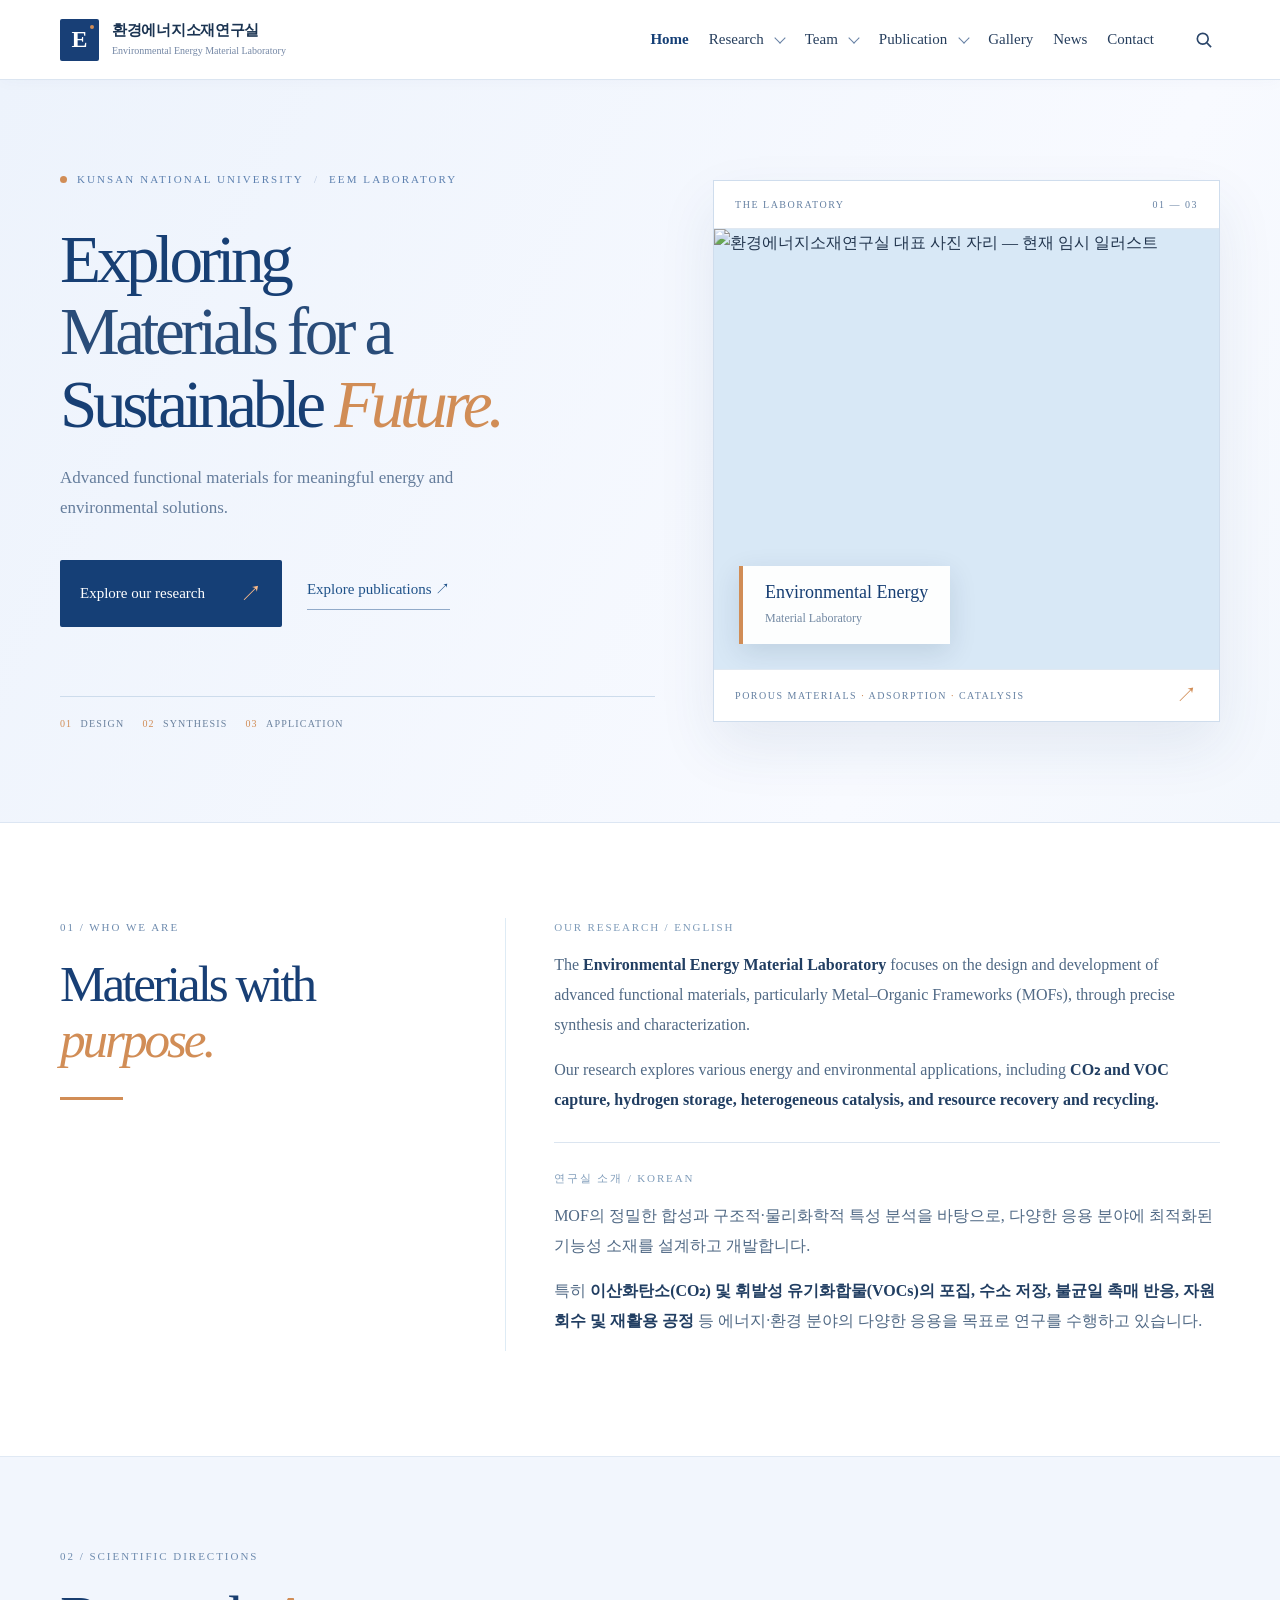
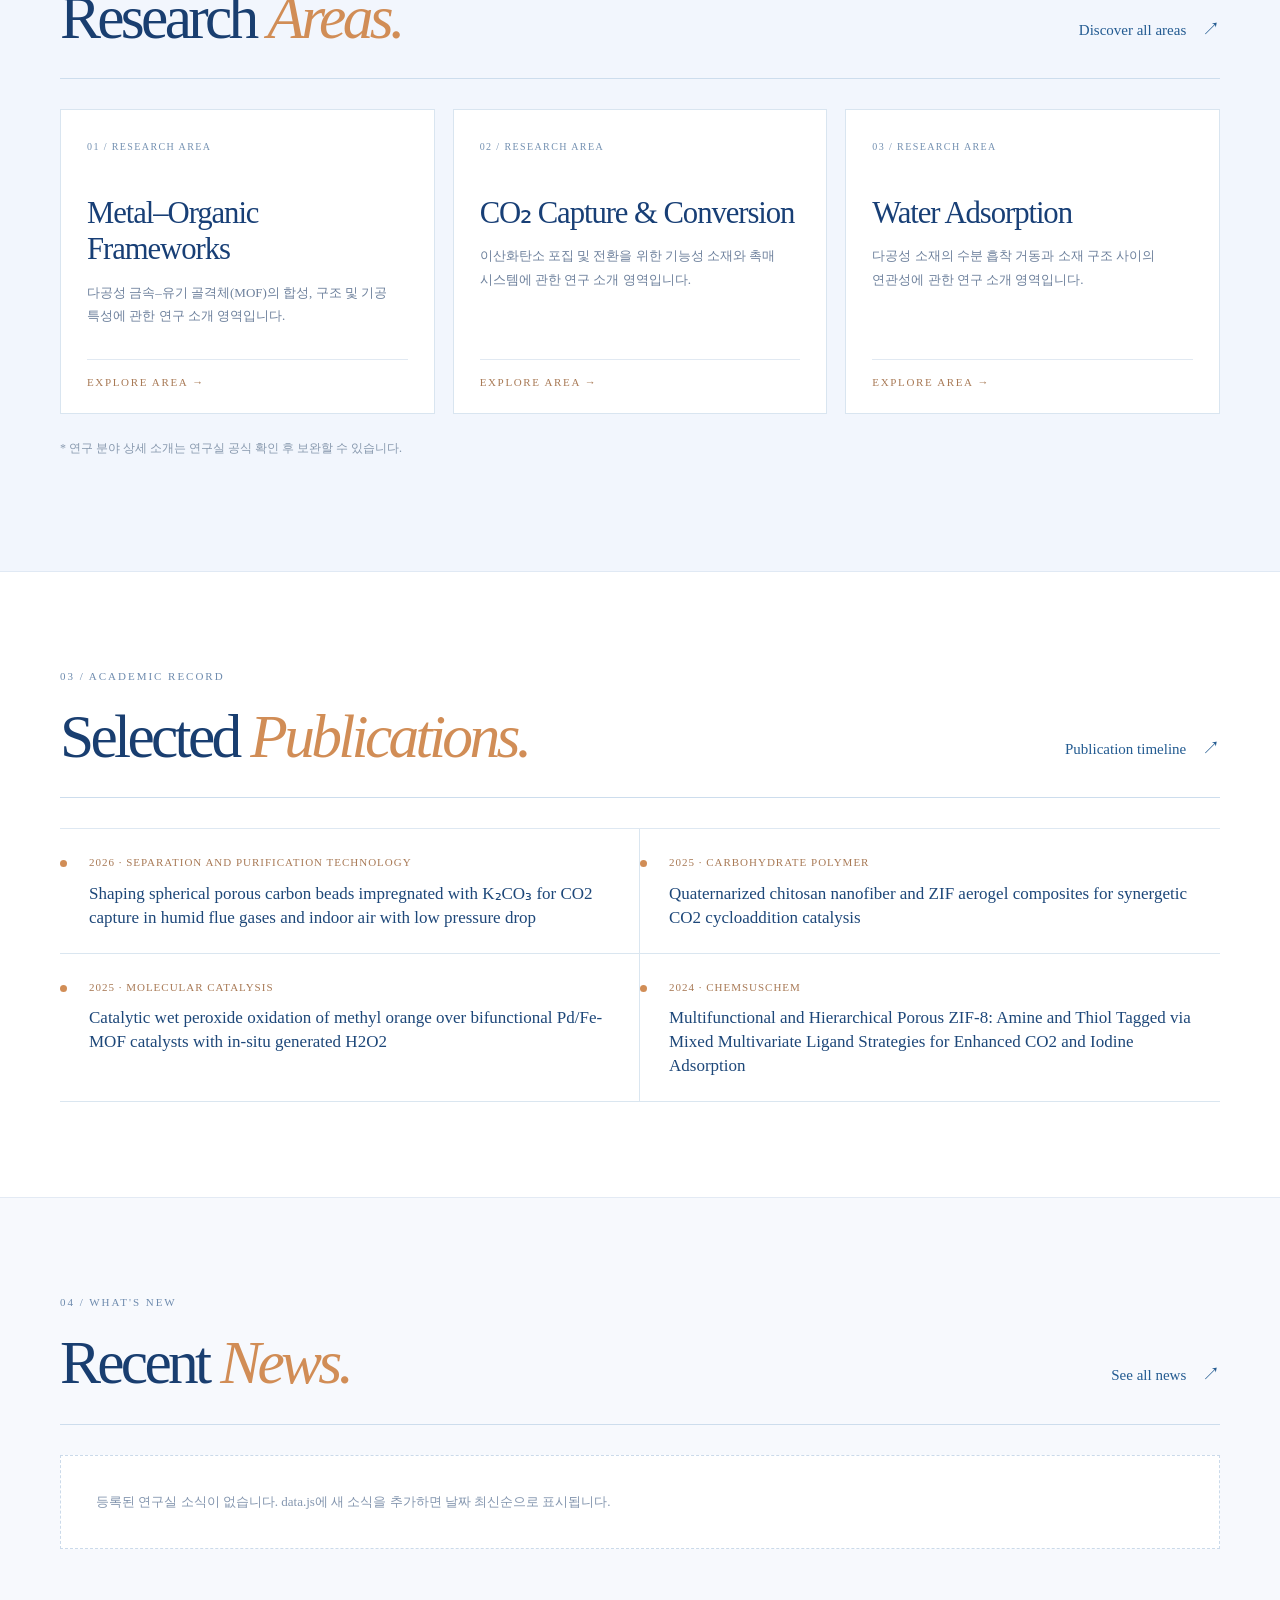
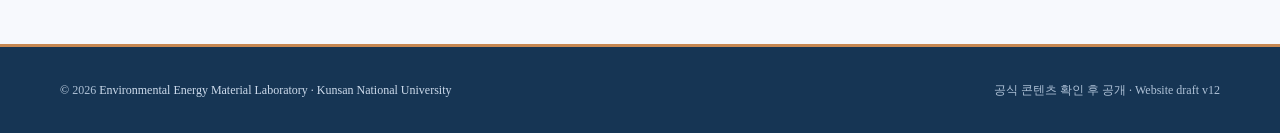
==== commit 371e363b: "Add files via upload" ====
--- a/index.html
+++ b/index.html
@@ -5,8 +5,9 @@
 <meta charset="utf-8"/><meta content="width=device-width, initial-scale=1" name="viewport"/>
 <meta content="군산대학교 환경에너지소재연구실 공식 홈페이지 초안" name="description"/><meta content="#f0f5fd" name="theme-color"/>
 <title>Home | 환경에너지소재연구실</title>
-<link href="style.css" rel="stylesheet"/><script defer="" src="data.js"></script><script defer="" src="preview-data.js"></script><script defer="" src="app.js"></script><script defer="" src="content-render.js"></script>
-<link href="v12-theme.css" rel="stylesheet"/></head>
+<link href="style.css" rel="stylesheet"/>
+<link href="v12-theme.css" rel="stylesheet"/><script type="module" src="firebase-public.js"></script>
+</head>
 <body data-page="index.html">
 <a class="skip" href="#main">본문 바로가기</a>
 <header class="site-header"><div class="wrap header-inner">
